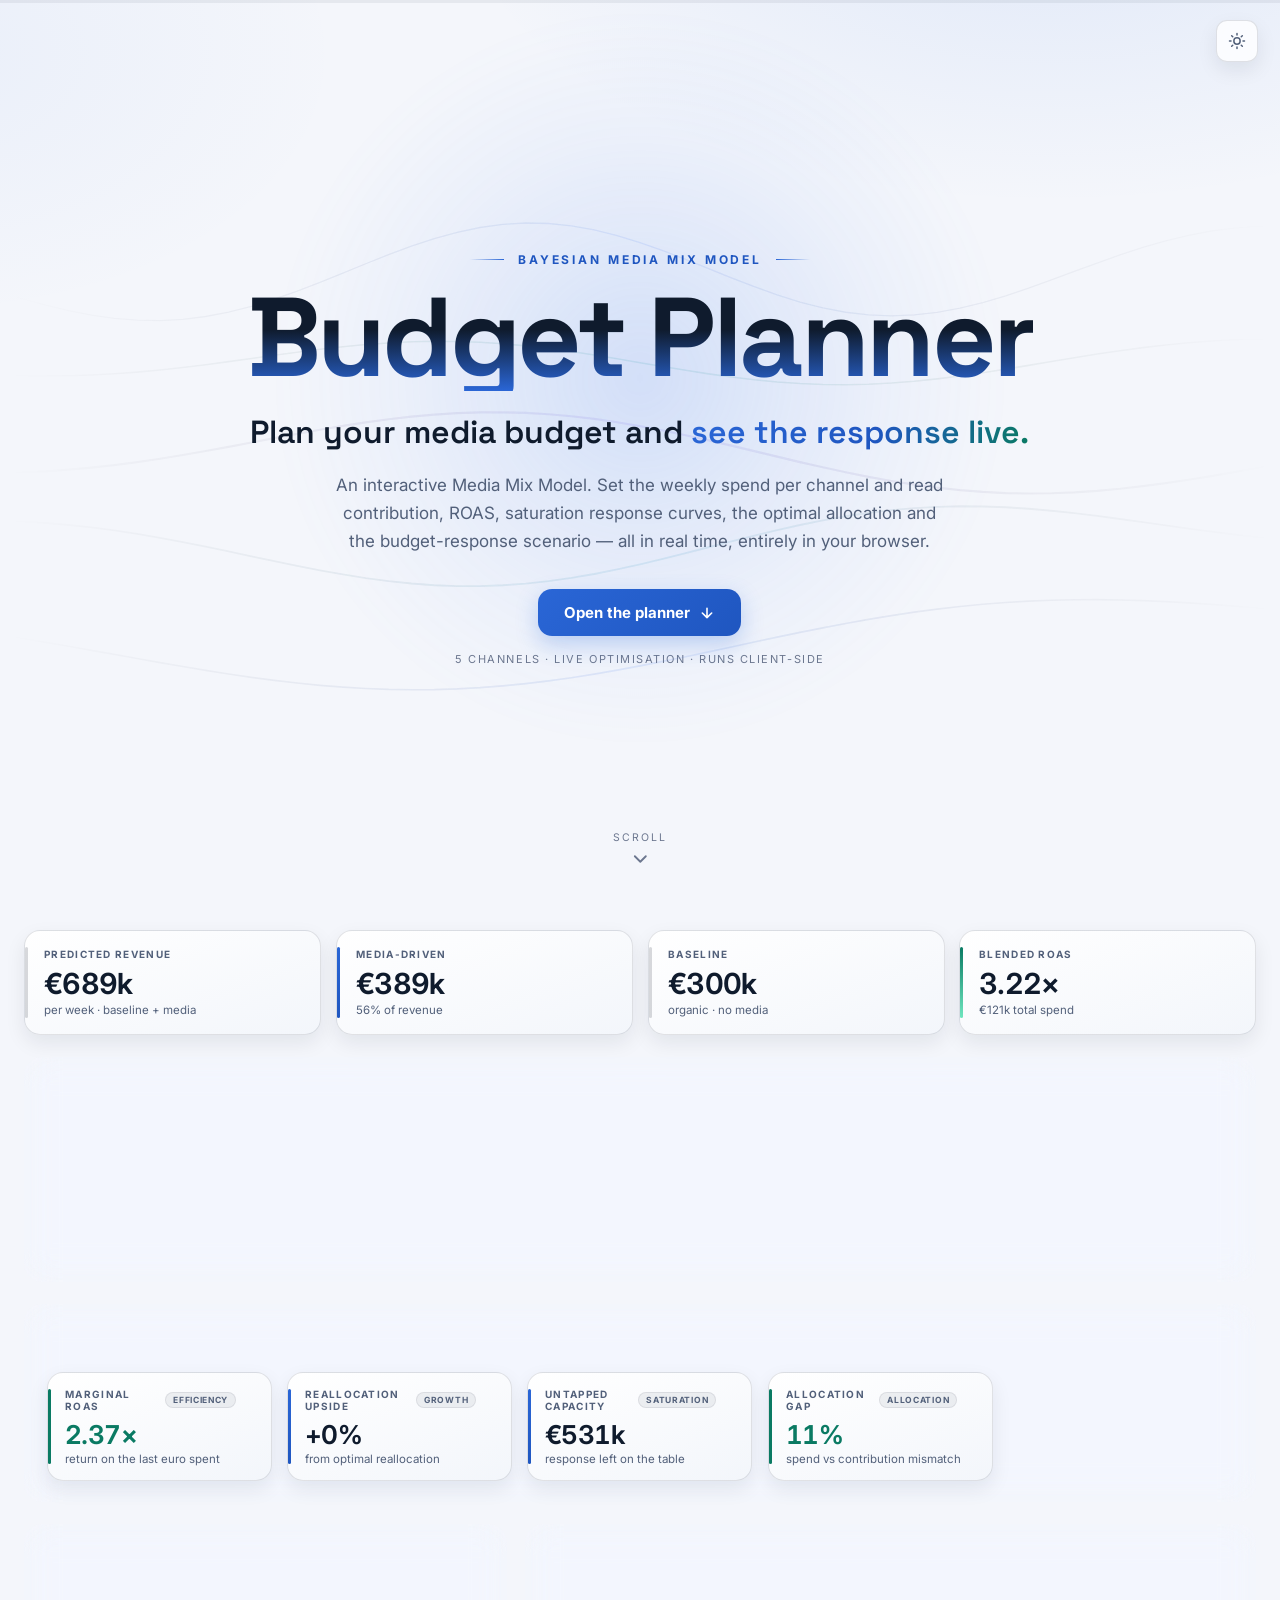
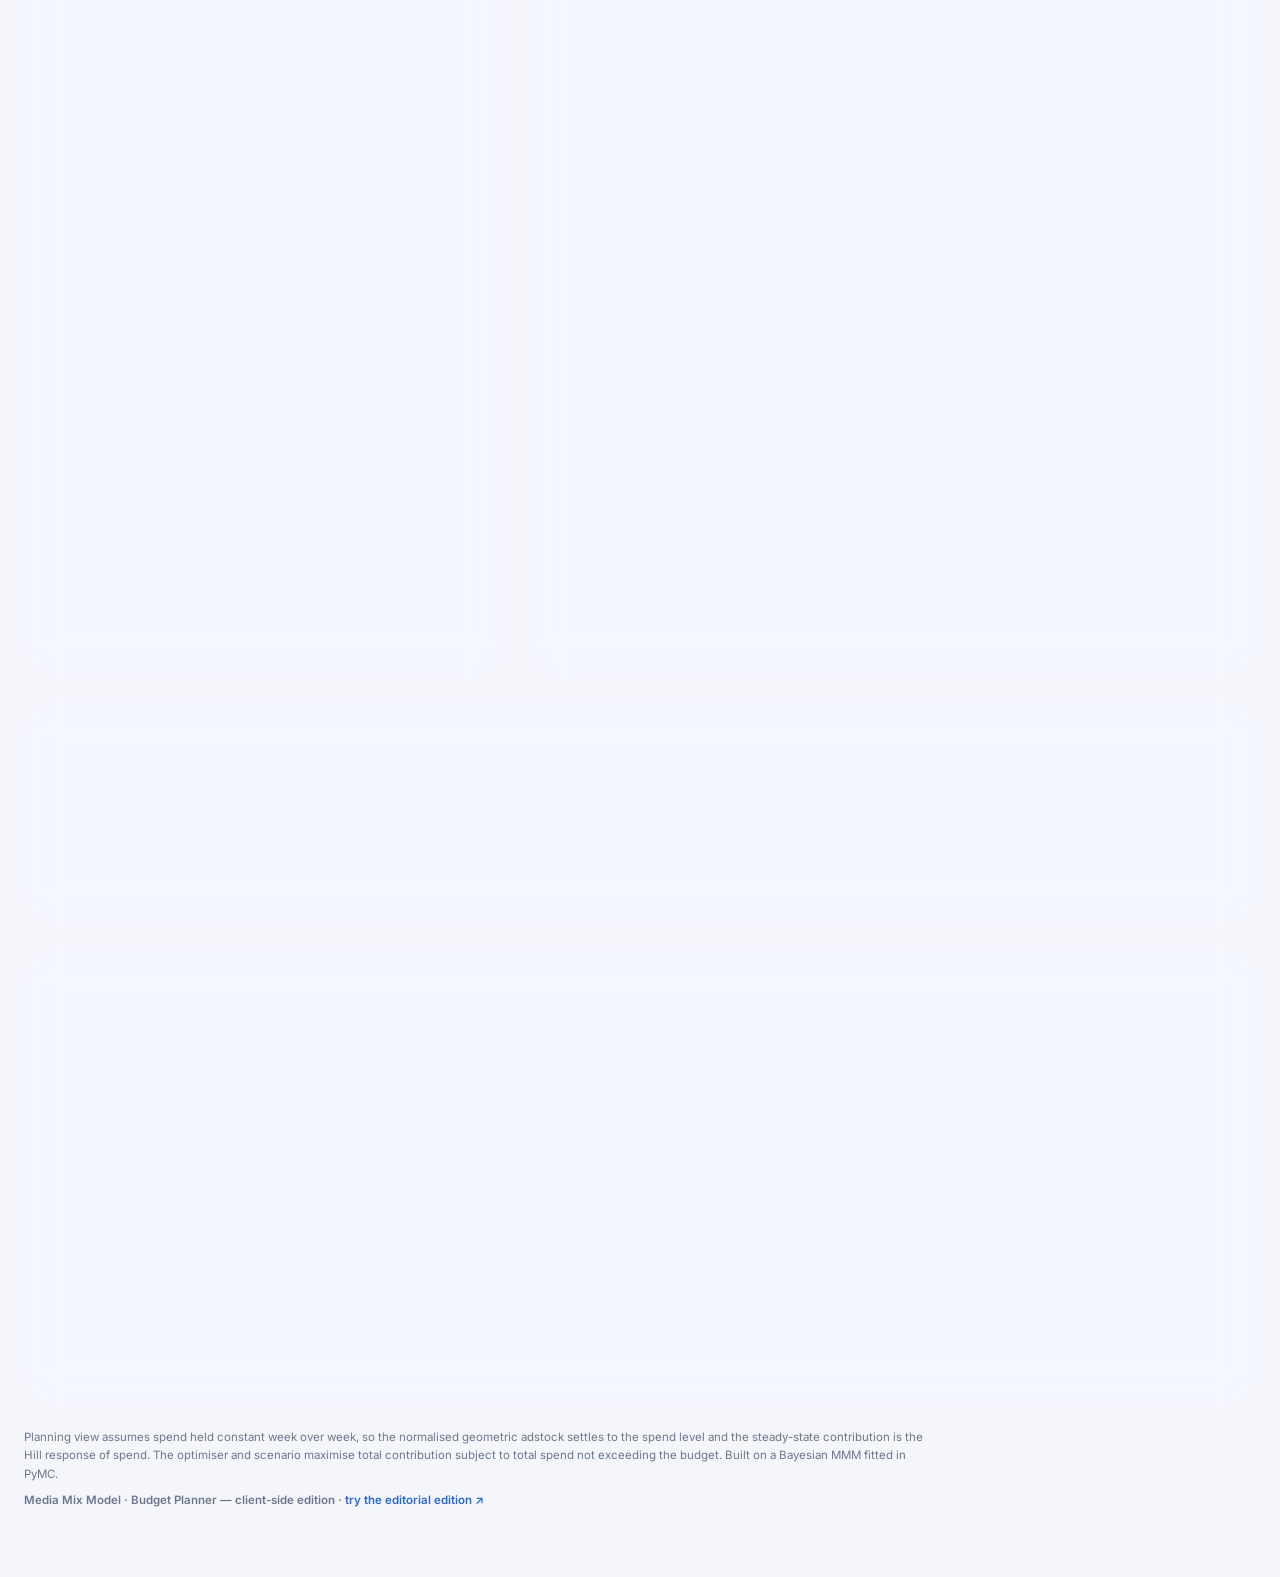
==== index.html @ 10882214 "Initial commit: MMM Budget Planner static site Client-side media mix model budget planner. Dashboard" ====
<!DOCTYPE html>
<html lang="en">
<head>
  <meta charset="UTF-8" />
  <meta name="viewport" content="width=device-width, initial-scale=1.0" />
  <title>MMM · Budget Planner</title>
  <meta name="description" content="Interactive Media Mix Model budget planner — saturation curves, optimal allocation and budget-response scenarios in real time." />
  <link rel="preconnect" href="https://fonts.googleapis.com" />
  <link rel="preconnect" href="https://fonts.gstatic.com" crossorigin />
  <link href="https://fonts.googleapis.com/css2?family=Inter:wght@300;400;500;600;700;800&family=Space+Grotesk:wght@500;600;700&display=swap" rel="stylesheet" />
  <link rel="stylesheet" href="assets/css/styles.css" />
  <script>
    /* set theme before first paint to avoid a flash */
    (function () {
      try {
        var t = localStorage.getItem("mmm-theme");
        if (t !== "light" && t !== "dark") {
          t = window.matchMedia && window.matchMedia("(prefers-color-scheme: light)").matches ? "light" : "dark";
        }
        document.documentElement.setAttribute("data-theme", t);
      } catch (e) { document.documentElement.setAttribute("data-theme", "dark"); }
    })();
  </script>
</head>
<body>
  <div class="bg-mesh" aria-hidden="true"></div>
  <div class="bg-grain" aria-hidden="true"></div>

  <!-- scroll progress -->
  <div class="scroll-progress" aria-hidden="true"><span id="scrollBar"></span></div>

  <!-- ===================== NAV ===================== -->
  <header class="nav" id="nav">
    <div class="nav-inner">
      <a class="brand" href="#top" data-scroll="#top">
        <span class="brand-mark">◆</span>
        <span class="brand-text">MMM<span class="brand-sub">Budget Planner</span></span>
      </a>
      <nav class="nav-links">
        <a href="#data" data-scroll="#data">Data</a>
        <a href="#plan" data-scroll="#plan">Plan</a>
        <a href="#analytics" data-scroll="#analytics">Analytics</a>
        <a href="#scenario" data-scroll="#scenario">Scenario</a>
        <a href="#params" data-scroll="#params">Parameters</a>
      </nav>
      <button class="theme-toggle" data-theme-toggle aria-label="Toggle light or dark theme" title="Toggle theme">
        <svg class="icon-moon" viewBox="0 0 24 24" fill="none" stroke="currentColor" stroke-width="2" stroke-linecap="round" stroke-linejoin="round" aria-hidden="true"><path d="M21 12.79A9 9 0 1 1 11.21 3 7 7 0 0 0 21 12.79z"/></svg>
        <svg class="icon-sun" viewBox="0 0 24 24" fill="none" stroke="currentColor" stroke-width="2" stroke-linecap="round" stroke-linejoin="round" aria-hidden="true"><circle cx="12" cy="12" r="4.2"/><path d="M12 2v2M12 20v2M4.9 4.9l1.4 1.4M17.7 17.7l1.4 1.4M2 12h2M20 12h2M4.9 19.1l1.4-1.4M17.7 6.3l1.4-1.4"/></svg>
      </button>
      <button class="btn ghost sm" id="resetBtn">Reset</button>
    </div>
  </header>

  <button class="theme-toggle floating" id="floatingTheme" data-theme-toggle aria-label="Toggle light or dark theme" title="Toggle theme">
    <svg class="icon-moon" viewBox="0 0 24 24" fill="none" stroke="currentColor" stroke-width="2" stroke-linecap="round" stroke-linejoin="round" aria-hidden="true"><path d="M21 12.79A9 9 0 1 1 11.21 3 7 7 0 0 0 21 12.79z"/></svg>
    <svg class="icon-sun" viewBox="0 0 24 24" fill="none" stroke="currentColor" stroke-width="2" stroke-linecap="round" stroke-linejoin="round" aria-hidden="true"><circle cx="12" cy="12" r="4.2"/><path d="M12 2v2M12 20v2M4.9 4.9l1.4 1.4M17.7 17.7l1.4 1.4M2 12h2M20 12h2M4.9 19.1l1.4-1.4M17.7 6.3l1.4-1.4"/></svg>
  </button>

  <!-- ===================== LANDING ===================== -->
  <section id="landing" class="landing">
    <canvas id="heroCanvas" class="hero-canvas" aria-hidden="true"></canvas>
    <div class="landing-orb" aria-hidden="true"></div>
    <div class="hero-spot" id="heroSpot" aria-hidden="true"></div>
    <div class="landing-inner">
      <div class="eyebrow"><span class="eyebrow-rule"></span>Bayesian Media Mix Model<span class="eyebrow-rule"></span></div>
      <h1 class="landing-title">Budget Planner</h1>
      <p class="landing-tagline">Plan your media budget and <span class="grad">see the response live.</span></p>
      <p class="landing-desc">
        An interactive Media Mix Model. Set the weekly spend per channel and read contribution,
        ROAS, saturation response curves, the optimal allocation and the budget-response scenario —
        all in real time, entirely in your browser.
      </p>
      <div class="landing-cta">
        <a class="btn primary lg magnetic" href="#top" data-scroll="#top">
          Open the planner
          <svg width="16" height="16" viewBox="0 0 24 24" fill="none" stroke="currentColor" stroke-width="2.4" stroke-linecap="round" stroke-linejoin="round" aria-hidden="true"><path d="M12 5v14M19 12l-7 7-7-7"/></svg>
        </a>
        <span class="landing-meta">5 channels · live optimisation · runs client-side</span>
      </div>
    </div>
    <a class="scroll-cue" href="#top" data-scroll="#top" aria-label="Scroll to the planner">
      <span>Scroll</span>
      <svg width="22" height="22" viewBox="0 0 24 24" fill="none" stroke="currentColor" stroke-width="2" stroke-linecap="round" stroke-linejoin="round" aria-hidden="true"><path d="M6 9l6 6 6-6"/></svg>
    </a>
  </section>

  <main id="top" class="wrap">

    <!-- ===================== KPIs ===================== -->
    <section class="kgrid reveal">
      <div class="kpi">
        <div class="klabel">Predicted revenue</div>
        <div class="kval" id="kpiRevenue">€0k</div>
        <div class="ksub">per week · baseline + media</div>
      </div>
      <div class="kpi accent">
        <div class="klabel">Media-driven</div>
        <div class="kval" id="kpiMedia">€0k</div>
        <div class="ksub" id="kpiMediaSub">— of revenue</div>
      </div>
      <div class="kpi">
        <div class="klabel">Baseline</div>
        <div class="kval" id="kpiBaseline">€0k</div>
        <div class="ksub">organic · no media</div>
      </div>
      <div class="kpi green">
        <div class="klabel">Blended ROAS</div>
        <div class="kval" id="kpiRoas">0.00×</div>
        <div class="ksub" id="kpiRoasSub">— total spend</div>
      </div>
    </section>

    <!-- ===================== DATA IMPORT ===================== -->
    <section id="data" class="panel reveal">
      <div class="panel-head"><h2>Import expenditure data</h2><span class="hint">drag a CSV in to analyse &amp; calibrate</span></div>
      <div id="dropzone" class="dropzone" tabindex="0" role="button" aria-label="Drop a CSV file or click to browse">
        <div class="dz-inner">
          <svg class="dz-icon" width="34" height="34" viewBox="0 0 24 24" fill="none" stroke="currentColor" stroke-width="1.6" stroke-linecap="round" stroke-linejoin="round" aria-hidden="true"><path d="M21 15v4a2 2 0 0 1-2 2H5a2 2 0 0 1-2-2v-4"/><path d="M12 3v13"/><path d="m7 8 5-5 5 5"/></svg>
          <div class="dz-title">Drop a CSV file here</div>
          <div class="dz-sub">or <button type="button" class="dz-browse">browse</button> — spend by channel, a snapshot, or transactions</div>
        </div>
        <input type="file" id="csvFile" accept=".csv,text/csv" hidden />
      </div>
      <div id="csvResult" hidden></div>
    </section>

    <!-- ===================== ANALYTICS ===================== -->
    <section id="analytics" class="panel reveal">
      <div class="panel-head">
        <h2>Custom analytics</h2>
        <button class="btn ghost sm" id="libToggle">＋ Add metrics</button>
      </div>

      <div id="customKpis" class="kgrid custom-grid"></div>
      <div id="customEmpty" class="empty-hint" hidden>
        No custom metrics pinned yet. Open the library to add marketing KPIs to your dashboard.
      </div>

      <div id="kpiLibrary" class="lib" hidden>
        <div class="lib-head">
          <span class="lib-title">KPI library</span>
          <input type="search" id="libSearch" class="lib-search" placeholder="Search metrics…" />
        </div>
        <div id="libGrid" class="lib-grid"></div>

        <!-- formula builder -->
        <div class="builder">
          <div class="builder-title">＋ Build your own metric</div>
          <div class="builder-grid">
            <input id="mName" class="b-in" placeholder="Metric name — e.g. Profit per channel" />
            <input id="mFormula" class="b-in mono" placeholder="Formula — e.g. media / totSpend" spellcheck="false" />
            <select id="mUnit" class="b-in">
              <option value="">Number</option>
              <option value="€k">€k</option>
              <option value="%">%</option>
              <option value="×">×</option>
            </select>
            <input id="mDec" class="b-in" type="number" min="0" max="4" placeholder="dec" />
            <button id="mAdd" class="btn primary sm">Add</button>
          </div>
          <div class="builder-foot">
            <span id="mPreview" class="builder-preview"></span>
            <button id="mHelp" class="builder-help" type="button">Available variables ▾</button>
          </div>
          <div id="mVars" class="builder-vars" hidden></div>
        </div>
      </div>
    </section>

    <!-- ===================== PLAN ===================== -->
    <section id="plan" class="grid-2 reveal">
      <!-- controls -->
      <div class="panel controls">
        <div class="panel-head"><h2>Controls</h2><span class="hint">drag a slider or a curve point</span></div>

        <label class="field-label" for="baseline">Baseline revenue · €k/week</label>
        <input class="num" type="number" id="baseline" min="0" max="5000" step="10" />

        <div class="sect">Weekly spend per channel</div>
        <div id="sliders"></div>

        <div class="sect">Optimise a budget</div>
        <label class="field-label" for="optBudget">Total weekly budget · €k</label>
        <input class="num" type="number" id="optBudget" min="0" max="2000" step="5" />
        <button class="btn primary block" id="optBtn">Optimise allocation →</button>
        <div class="optbox" id="optResult"></div>
      </div>

      <!-- curves + table -->
      <div class="panel">
        <div class="panel-head"><h2>Saturation response curves</h2><span class="hint">current operating point marked</span></div>
        <div id="curves" class="curves-grid"></div>

        <div class="sect">Contribution &amp; efficiency</div>
        <div class="table-scroll">
          <table class="ctable" id="contribTable"></table>
        </div>
      </div>
    </section>

    <!-- ===================== SCENARIO ===================== -->
    <section id="scenario" class="panel reveal">
      <div class="panel-head"><h2>Scenario · response to total budget</h2><span class="hint">optimally reallocated at each budget</span></div>
      <div class="charts-stack">
        <details class="chart-card">
          <summary>
            <span class="chart-title">Optimal incremental revenue</span>
            <span class="chart-sum" id="revSum">—</span>
            <svg class="chev" width="14" height="14" viewBox="0 0 24 24" fill="none" stroke="currentColor" stroke-width="2" stroke-linecap="round" stroke-linejoin="round" aria-hidden="true"><path d="M6 9l6 6 6-6"/></svg>
          </summary>
          <div class="chart-host"><svg id="revChart" class="big-svg"></svg><div class="tip" id="revTip"></div></div>
        </details>
        <details class="chart-card">
          <summary>
            <span class="chart-title">Marginal € per € · diminishing returns</span>
            <span class="chart-sum" id="margSum">—</span>
            <svg class="chev" width="14" height="14" viewBox="0 0 24 24" fill="none" stroke="currentColor" stroke-width="2" stroke-linecap="round" stroke-linejoin="round" aria-hidden="true"><path d="M6 9l6 6 6-6"/></svg>
          </summary>
          <div class="chart-host"><svg id="margChart" class="big-svg"></svg><div class="tip" id="margTip"></div></div>
        </details>
      </div>
      <p class="caption" id="scenarioCaption"></p>
    </section>

    <!-- ===================== PARAMETERS ===================== -->
    <section id="params" class="panel reveal">
      <div class="panel-head"><h2>Model parameters</h2><span class="hint">β ceiling · γ half-saturation · α shape · θ carryover</span></div>
      <div class="param-table">
        <div class="param-row param-row-head">
          <div class="param-name">Channel</div>
          <div class="param-field"><label>β</label></div>
          <div class="param-field"><label>γ</label></div>
          <div class="param-field"><label>α</label></div>
          <div class="param-field"><label>θ</label></div>
        </div>
        <div id="paramRows"></div>
      </div>

      <div class="io-row">
        <button class="btn ghost" id="uploadBtn">Upload params.json</button>
        <button class="btn ghost" id="exportBtn">Download params.json</button>
        <input type="file" id="fileInput" accept="application/json,.json" hidden />
      </div>
      <details class="io-paste">
        <summary>Paste params.json</summary>
        <textarea id="jsonInput" rows="5" placeholder='[{"key":"tv","name":"TV","beta":320,"gamma":60,"alpha":1.5,"theta":0.65,"spend":50}]'></textarea>
        <div class="io-row">
          <button class="btn primary sm" id="applyJsonBtn">Apply</button>
          <span class="err" id="jsonError"></span>
        </div>
      </details>
    </section>

    <footer class="foot reveal">
      <p>Planning view assumes spend held constant week over week, so the normalised geometric
      adstock settles to the spend level and the steady-state contribution is the Hill response of
      spend. The optimiser and scenario maximise total contribution subject to total spend not
      exceeding the budget. Built on a Bayesian MMM fitted in PyMC.</p>
      <p class="foot-credit">Media Mix Model · Budget Planner — client-side edition · <a href="alt.html" style="color:var(--accent)">try the editorial edition ↗</a></p>
    </footer>
  </main>

  <div id="dragOverlay" class="drag-overlay" aria-hidden="true">
    <div class="drag-overlay-inner">
      <svg width="40" height="40" viewBox="0 0 24 24" fill="none" stroke="currentColor" stroke-width="1.6" stroke-linecap="round" stroke-linejoin="round" aria-hidden="true"><path d="M21 15v4a2 2 0 0 1-2 2H5a2 2 0 0 1-2-2v-4"/><path d="M12 3v13"/><path d="m7 8 5-5 5 5"/></svg>
      <span>Drop CSV to import</span>
    </div>
  </div>

  <script src="assets/js/model.js"></script>
  <script src="assets/js/kpis.js"></script>
  <script src="assets/js/charts.js"></script>
  <script src="assets/js/app.js"></script>
  <script src="assets/js/csv.js"></script>
  <script src="assets/js/pro.js"></script>
  <script src="assets/js/luxe.js"></script>
</body>
</html>
---- assets/css/styles.css ----
/* =========================================================================
 * MMM Budget Planner — design system
 * ========================================================================= */
/* ---- theme tokens : DARK (default) ---------------------------------- */
:root {
  color-scheme: dark;
  --bg: #0a0e16;
  --bg-elev: #0f1420;
  --surface: #141a26;
  --surface2: #0e131d;
  --panel-1: rgba(22, 28, 40, 0.66);
  --panel-2: rgba(14, 19, 28, 0.5);

  --border: rgba(255, 255, 255, 0.09);
  --border-soft: var(--hover);
  --border-strong: var(--glare);
  --fill-1: var(--fill-1);
  --fill-2: var(--fill-2);
  --hover: var(--hover);
  --track: rgba(255, 255, 255, 0.10);
  --hairline: rgba(255, 255, 255, 0.12);
  --grid: rgba(255, 255, 255, 0.07);
  --glare: var(--glare);

  --text: #e9eef8;
  --muted: #94a1b8;
  --muted2: #6b7794;
  --accent: #4b83f0;
  --accent2: #7aa4f5;
  --accent-contrast: #ffffff;
  --pos: #2fbba0;
  --neg: #e0728a;
  --warn: #e0a44e;

  --nav-bg: rgba(10, 14, 22, 0.72);
  --tip-bg: rgba(14, 19, 28, 0.97);
  --thumb: #ffffff;
  --mesh:
    radial-gradient(1000px 520px at 82% -12%, rgba(75, 131, 240, 0.16), transparent 60%),
    radial-gradient(760px 480px at -6% 6%, rgba(75, 131, 240, 0.06), transparent 55%);
  --shadow: 0 24px 60px rgba(0, 0, 0, 0.45);
  --shadow-sm: 0 12px 30px rgba(0, 0, 0, 0.32);
  --grain-opacity: 0.025;

  --radius: 18px;
  --font-num: "Inter", system-ui, -apple-system, sans-serif;
  --ease: cubic-bezier(0.2, 0.7, 0.2, 1);
  --lux: cubic-bezier(0.16, 1, 0.3, 1);
}

/* ---- theme tokens : LIGHT ------------------------------------------- */
[data-theme="light"] {
  color-scheme: light;
  --bg: #f4f6fb;
  --bg-elev: #ffffff;
  --surface: #ffffff;
  --surface2: #f3f6fb;
  --panel-1: rgba(255, 255, 255, 0.92);
  --panel-2: rgba(247, 250, 253, 0.86);

  --border: rgba(15, 23, 42, 0.12);
  --border-soft: rgba(15, 23, 42, 0.08);
  --border-strong: rgba(15, 23, 42, 0.22);
  --fill-1: rgba(15, 23, 42, 0.035);
  --fill-2: rgba(15, 23, 42, 0.06);
  --hover: rgba(15, 23, 42, 0.05);
  --track: rgba(15, 23, 42, 0.12);
  --hairline: rgba(15, 23, 42, 0.16);
  --grid: rgba(15, 23, 42, 0.09);
  --glare: rgba(15, 23, 42, 0.07);

  --text: #0f1b2d;
  --muted: #52607a;
  --muted2: #6c778f;
  --accent: #2a66d6;
  --accent2: #1f56c0;
  --accent-contrast: #ffffff;
  --pos: #0a7a63;
  --neg: #c02b45;
  --warn: #a86a12;

  --nav-bg: rgba(255, 255, 255, 0.8);
  --tip-bg: rgba(255, 255, 255, 0.98);
  --thumb: #ffffff;
  --mesh:
    radial-gradient(1000px 520px at 82% -12%, rgba(47, 111, 224, 0.10), transparent 60%),
    radial-gradient(760px 480px at -6% 6%, rgba(47, 111, 224, 0.05), transparent 55%);
  --shadow: 0 18px 44px rgba(15, 23, 42, 0.12);
  --shadow-sm: 0 8px 20px rgba(15, 23, 42, 0.08);
  --grain-opacity: 0;
}

* { box-sizing: border-box; }
html { scroll-behavior: smooth; }
body {
  margin: 0;
  font-family: "Inter", -apple-system, BlinkMacSystemFont, sans-serif;
  color: var(--text);
  background: var(--bg);
  -webkit-font-smoothing: antialiased;
  text-rendering: optimizeLegibility;
  overflow-x: hidden;
  transition: background-color 0.35s var(--ease), color 0.35s var(--ease);
}
h1, h2, h3 { font-family: "Space Grotesk", "Inter", sans-serif; letter-spacing: -0.02em; }
a { color: inherit; text-decoration: none; }

/* ---- animated background -------------------------------------------- */
.bg-mesh {
  position: fixed; inset: 0; z-index: -2; pointer-events: none;
  background: var(--mesh), var(--bg);
  animation: meshfloat 22s ease-in-out infinite alternate;
}
@keyframes meshfloat {
  0% { background-position: 0 0, 0 0, 0 0, 0 0; }
  100% { background-position: 40px -30px, -30px 20px, 20px 30px, 0 0; }
}
.bg-grain {
  position: fixed; inset: 0; z-index: -1; pointer-events: none; opacity: var(--grain-opacity);
  background-image: url("data:image/svg+xml,%3Csvg xmlns='http://www.w3.org/2000/svg' width='160' height='160'%3E%3Cfilter id='n'%3E%3CfeTurbulence type='fractalNoise' baseFrequency='0.9' numOctaves='2'/%3E%3C/filter%3E%3Crect width='100%25' height='100%25' filter='url(%23n)'/%3E%3C/svg%3E");
}

/* ---- scroll progress ------------------------------------------------ */
.scroll-progress {
  position: fixed; top: 0; left: 0; right: 0; height: 3px; z-index: 60; pointer-events: none;
  background: var(--fill-2);
}
.scroll-progress span {
  display: block; height: 100%; width: 0;
  background: linear-gradient(90deg, var(--accent), var(--pos));
  box-shadow: 0 0 12px rgba(108, 140, 255, 0.6);
}

/* ---- nav ------------------------------------------------------------ */
.nav {
  position: fixed; top: 0; left: 0; right: 0; z-index: 50;
  backdrop-filter: blur(16px) saturate(140%);
  background: var(--nav-bg);
  border-bottom: 1px solid var(--border-soft);
  transform: translateY(-100%); opacity: 0;
  transition: transform 0.4s var(--ease), opacity 0.4s var(--ease);
}
.nav.show { transform: translateY(0); opacity: 1; }
.nav-inner {
  max-width: 1280px; margin: 0 auto; padding: 12px 24px;
  display: flex; align-items: center; gap: 18px;
}
.brand { display: flex; align-items: center; gap: 11px; font-weight: 700; }
.brand-mark {
  display: grid; place-items: center; width: 32px; height: 32px; border-radius: 10px;
  background: linear-gradient(135deg, var(--accent), var(--accent2)); color: var(--accent-contrast); font-size: 15px;
  box-shadow: 0 6px 16px rgba(47, 111, 224, 0.35);
}
.brand-text { display: flex; flex-direction: column; line-height: 1; font-family: "Space Grotesk"; }
.brand-sub { font-size: 10px; font-weight: 500; color: var(--muted); letter-spacing: 0.12em; text-transform: uppercase; margin-top: 3px; }
.nav-links { margin-left: auto; display: flex; gap: 6px; }
.nav-links a {
  font-size: 13px; color: var(--muted); padding: 7px 13px; border-radius: 9px; transition: all 0.2s var(--ease);
}
.nav-links a:hover { color: var(--text); background: var(--hover); }

/* ---- theme toggle --------------------------------------------------- */
.theme-toggle {
  display: grid; place-items: center; width: 38px; height: 38px; flex: 0 0 auto;
  border-radius: 11px; border: 1px solid var(--border); background: var(--fill-1);
  color: var(--muted); cursor: pointer; transition: color 0.2s var(--ease), border-color 0.2s var(--ease), background 0.2s var(--ease), opacity 0.3s var(--ease);
}
.theme-toggle:hover { color: var(--text); border-color: var(--accent); }
.theme-toggle svg { width: 18px; height: 18px; display: block; }
.theme-toggle .icon-sun { display: none; }
[data-theme="light"] .theme-toggle .icon-sun { display: block; }
[data-theme="light"] .theme-toggle .icon-moon { display: none; }
.theme-toggle.floating {
  position: fixed; top: 20px; right: 22px; z-index: 70; width: 42px; height: 42px;
  background: var(--nav-bg); backdrop-filter: blur(12px) saturate(140%); box-shadow: var(--shadow-sm);
}
.theme-toggle.floating.hide { opacity: 0; pointer-events: none; }

/* ---- layout --------------------------------------------------------- */
.wrap { max-width: 1280px; margin: 0 auto; padding: 30px 24px 60px; }
.wrap > section { margin-bottom: 22px; }
html { scroll-padding-top: 76px; }
#top, .wrap > section[id] { scroll-margin-top: 76px; }

/* visible keyboard focus everywhere (accessibility) */
:focus-visible { outline: 2px solid var(--accent); outline-offset: 3px; border-radius: 6px; }
a, button, input, select, textarea { outline: none; }

.panel {
  position: relative; border: 1px solid var(--border); border-radius: var(--radius);
  background: linear-gradient(165deg, var(--panel-1), var(--panel-2));
  backdrop-filter: blur(10px); padding: 20px 22px; box-shadow: var(--shadow);
}
.panel-head { display: flex; align-items: baseline; justify-content: space-between; gap: 12px; margin-bottom: 14px; }
.panel-head h2 { font-size: 16px; margin: 0; }
.hint { font-size: 11px; color: var(--muted2); }
.sect {
  font-size: 10.5px; letter-spacing: 0.15em; text-transform: uppercase;
  color: var(--muted); font-weight: 700; margin: 20px 0 11px;
}

.grid-2 { display: grid; grid-template-columns: 0.86fr 1.3fr; gap: 18px; }
.grid-2.charts { grid-template-columns: 1fr 1fr; }

/* ---- landing (full-viewport hero) ----------------------------------- */
.eyebrow { font-size: 12px; letter-spacing: 0.24em; text-transform: uppercase; color: var(--accent2); font-weight: 700; }
.grad {
  background: linear-gradient(100deg, var(--accent), var(--accent2) 55%, var(--pos));
  -webkit-background-clip: text; background-clip: text; -webkit-text-fill-color: transparent;
}
.landing {
  position: relative; overflow: hidden;
  min-height: 100vh; min-height: 100dvh;
  display: flex; flex-direction: column; align-items: center; justify-content: center;
  text-align: center; padding: 90px 24px 80px;
}
.landing-inner { position: relative; z-index: 2; max-width: 820px; }
/* on-load entrance — CSS-driven so the hero is never stuck hidden */
.landing-inner > * { animation: landIn 0.85s var(--ease) both; }
.landing-inner > *:nth-child(1) { animation-delay: 0.05s; }
.landing-inner > *:nth-child(2) { animation-delay: 0.15s; }
.landing-inner > *:nth-child(3) { animation-delay: 0.25s; }
.landing-inner > *:nth-child(4) { animation-delay: 0.35s; }
.landing-inner > *:nth-child(5) { animation-delay: 0.45s; }
@keyframes landIn { from { opacity: 0; transform: translateY(26px); } to { opacity: 1; transform: none; } }
.landing-title {
  font-size: clamp(52px, 9vw, 112px); font-weight: 700; line-height: 0.95; letter-spacing: -0.032em;
  margin: 18px 0 0; color: var(--text); text-wrap: balance;
  background: linear-gradient(180deg, var(--text) 42%, var(--accent));
  -webkit-background-clip: text; background-clip: text; -webkit-text-fill-color: transparent;
}
.landing-tagline { font-size: clamp(20px, 3.2vw, 32px); font-weight: 600; line-height: 1.2; margin: 22px 0 0; color: var(--text); font-family: "Space Grotesk"; }
.landing-desc { color: var(--muted); font-size: clamp(15px, 1.7vw, 17px); line-height: 1.65; max-width: 620px; margin: 20px auto 0; }
.landing-cta { display: flex; flex-direction: column; align-items: center; gap: 16px; margin-top: 34px; }
.landing-meta { font-size: 12.5px; color: var(--muted2); letter-spacing: 0.02em; }
.landing-orb {
  position: absolute; left: 50%; top: 42%; transform: translate(-50%, -50%);
  width: min(760px, 92vw); height: min(760px, 92vw); z-index: 1; border-radius: 50%; pointer-events: none;
  background: radial-gradient(circle, rgba(75, 131, 240, 0.20), rgba(75, 131, 240, 0.05) 44%, transparent 68%);
  filter: blur(12px); animation: orb 11s ease-in-out infinite alternate;
}
@keyframes orb { 0% { transform: translate(-50%, -50%) scale(1); } 100% { transform: translate(-48%, -53%) scale(1.08); } }
.scroll-cue {
  position: absolute; bottom: 30px; left: 50%; transform: translateX(-50%); z-index: 2;
  display: flex; flex-direction: column; align-items: center; gap: 4px;
  font-size: 10.5px; letter-spacing: 0.18em; text-transform: uppercase; color: var(--muted2);
  transition: color 0.2s var(--ease);
}
.scroll-cue:hover { color: var(--text); }
.scroll-cue svg { animation: bob 1.8s ease-in-out infinite; }
@keyframes bob { 0%, 100% { transform: translateY(0); } 50% { transform: translateY(5px); } }
.badge {
  display: inline-block; padding: 5px 13px; border-radius: 30px; font-size: 11.5px; font-weight: 600;
  background: var(--fill-2); color: var(--accent); border: 1px solid var(--border);
}
.badge.ghost { background: var(--fill-2); color: var(--muted); border-color: var(--border); }

/* ===================== LUXE LAYER ===================== */
/* hero canvas + cursor spotlight */
.hero-canvas { position: absolute; inset: 0; z-index: 1; pointer-events: none; opacity: 0.9; transition: opacity 0.4s var(--ease); }
[data-theme="light"] .hero-canvas { opacity: 0.55; }
.hero-spot {
  position: absolute; top: 0; left: 0; width: 540px; height: 540px; z-index: 1; pointer-events: none;
  margin: -270px 0 0 -270px; border-radius: 50%; opacity: 0; transition: opacity 0.5s var(--lux);
  background: radial-gradient(circle, rgba(75, 131, 240, 0.14), rgba(75, 131, 240, 0.05) 42%, transparent 66%);
}

/* eyebrow with hairline rules */
.eyebrow { display: inline-flex; align-items: center; gap: 14px; color: var(--accent2); }
.eyebrow-rule { display: inline-block; width: 34px; height: 1px; background: linear-gradient(90deg, transparent, var(--accent)); }
.eyebrow-rule:last-child { background: linear-gradient(90deg, var(--accent), transparent); }
.landing-meta { letter-spacing: 0.14em; text-transform: uppercase; font-size: 11px; }

/* primary action — professional accent */
.btn.primary {
  background: linear-gradient(135deg, var(--accent), var(--accent2)); color: var(--accent-contrast); border: 0; font-weight: 700;
  box-shadow: 0 10px 26px rgba(47, 111, 224, 0.3); position: relative; overflow: hidden;
}
.btn.primary:hover { box-shadow: 0 14px 34px rgba(47, 111, 224, 0.45); }
.btn.primary::after {
  content: ""; position: absolute; top: 0; left: -120%; width: 60%; height: 100%; transform: skewX(-20deg);
  background: linear-gradient(90deg, transparent, rgba(255, 255, 255, 0.28), transparent);
}
.btn.primary:hover::after { animation: sheen 0.9s var(--ease); }
@keyframes sheen { from { left: -120%; } to { left: 140%; } }
.btn.lg.magnetic { transition: transform 0.45s var(--lux), box-shadow 0.3s var(--ease); }

/* nav underline accent */
.nav-links a { position: relative; }
.nav-links a::after {
  content: ""; position: absolute; left: 13px; right: 13px; bottom: 4px; height: 1.5px; border-radius: 2px;
  background: var(--accent); transform: scaleX(0); transform-origin: left; transition: transform 0.3s var(--lux);
}
.nav-links a:hover { background: transparent; color: var(--text); }
.nav-links a:hover::after { transform: scaleX(1); }

.panel { backdrop-filter: blur(16px) saturate(150%); }
/* 3D tilt + glare on KPI cards (driven by luxe.js) */
.kpi { transform-style: preserve-3d; will-change: transform; }
.kpi .klabel, .kpi .kval, .kpi .ksub { position: relative; z-index: 1; }
.kpi::after {
  content: ""; position: absolute; inset: 0; border-radius: inherit; opacity: 0; pointer-events: none; z-index: 0;
  background: radial-gradient(circle at var(--gx, 50%) var(--gy, 50%), var(--glare), transparent 46%);
  transition: opacity 0.3s var(--ease);
}
.kpi.tilting {
  transition: transform 0.08s linear;
  transform: perspective(960px) rotateX(var(--rx, 0)) rotateY(var(--ry, 0)) scale(1.012);
}
.kpi.tilting::after { opacity: 1; }

/* ---- KPI cards ------------------------------------------------------ */
.kgrid { display: grid; grid-template-columns: repeat(4, 1fr); gap: 15px; }
.kpi {
  position: relative; overflow: hidden; border: 1px solid var(--border); border-radius: 16px; padding: 17px 19px;
  background: linear-gradient(160deg, var(--surface), var(--surface2));
  box-shadow: var(--shadow-sm); transition: transform 0.3s var(--ease), border-color 0.3s var(--ease);
}
.kpi:hover { transform: translateY(-3px); border-color: var(--glare); }
.kpi::before { content: ""; position: absolute; left: 0; top: 16px; bottom: 16px; width: 3px; border-radius: 4px; background: var(--hairline); }
.kpi.accent::before { background: linear-gradient(180deg, var(--accent), var(--accent2)); }
.kpi.green::before { background: linear-gradient(180deg, var(--pos), #6fe6bf); }
.klabel { font-size: 10px; letter-spacing: 0.13em; text-transform: uppercase; color: var(--muted); font-weight: 700; }
.kval { font-size: 29px; font-weight: 650; letter-spacing: -0.022em; margin-top: 6px; font-variant-numeric: tabular-nums; font-family: var(--font-num); }
.ksub { font-size: 11.5px; color: var(--muted); margin-top: 2px; }

/* ---- custom analytics / KPI library --------------------------------- */
.custom-grid { grid-template-columns: repeat(auto-fill, minmax(190px, 1fr)); margin-top: 2px; }
.kpi.custom { padding: 15px 17px 14px; }
.kpi.custom .klabel { display: flex; align-items: center; gap: 8px; padding-right: 18px; }
.kpi-cat {
  font-size: 8.5px; letter-spacing: 0.08em; padding: 2px 7px; border-radius: 20px;
  background: var(--fill-2); color: var(--muted); border: 1px solid var(--border-soft);
}
.kpi.custom .kval { font-size: 26px; margin-top: 7px; }
.kpi--pos::before { background: linear-gradient(180deg, var(--pos), var(--pos)); }
.kpi--pos .kval { color: var(--pos); }
.kpi--neg::before { background: linear-gradient(180deg, var(--neg), var(--neg)); }
.kpi--neg .kval { color: var(--neg); }
.kpi--warn::before { background: linear-gradient(180deg, var(--warn), var(--warn)); }
.kpi--warn .kval { color: var(--warn); }
.kpi--neutral::before { background: linear-gradient(180deg, var(--accent), var(--accent2)); }
.kpi-x {
  position: absolute; top: 9px; right: 9px; width: 22px; height: 22px; border-radius: 7px;
  border: 0; background: var(--fill-2); color: var(--muted); font-size: 15px; line-height: 1;
  cursor: pointer; opacity: 0; transition: all 0.18s var(--ease);
}
.kpi.custom:hover .kpi-x { opacity: 1; }
.kpi-x:hover { background: rgba(255, 141, 141, 0.18); color: var(--neg); }
.empty-hint {
  padding: 22px; text-align: center; color: var(--muted2); font-size: 13px;
  border: 1px dashed var(--border); border-radius: 14px; background: var(--fill-1);
}
#libToggle.active { border-color: var(--accent); color: var(--text); }

.lib { margin-top: 16px; border: 1px solid var(--border); border-radius: 16px; background: var(--fill-1); padding: 16px; animation: libin 0.32s var(--ease); }
@keyframes libin { from { opacity: 0; transform: translateY(-8px); } to { opacity: 1; transform: none; } }
.lib-head { display: flex; align-items: center; justify-content: space-between; gap: 14px; margin-bottom: 14px; }
.lib-title { font-size: 11px; letter-spacing: 0.14em; text-transform: uppercase; color: var(--muted); font-weight: 700; }
.lib-search {
  width: 240px; max-width: 50%; padding: 8px 12px; border-radius: 10px; border: 1px solid var(--border);
  background: var(--fill-1); color: var(--text); font: inherit; font-size: 13px;
}
.lib-search:focus { outline: none; border-color: var(--accent); }
.lib-grid { display: grid; grid-template-columns: repeat(auto-fill, minmax(280px, 1fr)); gap: 10px; }
.lib-cat {
  grid-column: 1 / -1; font-size: 10px; letter-spacing: 0.14em; text-transform: uppercase;
  color: var(--accent2); font-weight: 700; margin: 8px 2px 2px;
}
.lib-item {
  display: flex; align-items: flex-start; gap: 12px; padding: 12px 13px; border-radius: 12px;
  border: 1px solid var(--border-soft); background: var(--fill-1); transition: border-color 0.2s, background 0.2s;
}
.lib-item:hover { border-color: var(--border); background: var(--fill-2); }
.lib-item.added { border-color: rgba(52, 214, 160, 0.35); background: rgba(52, 214, 160, 0.05); }
.lib-item-main { flex: 1; min-width: 0; }
.lib-item-name { font-size: 13px; font-weight: 600; display: flex; align-items: center; gap: 8px; }
.lib-tag { font-size: 8.5px; letter-spacing: 0.06em; text-transform: uppercase; color: var(--accent2); background: rgba(108, 140, 255, 0.14); border: 1px solid rgba(108, 140, 255, 0.25); padding: 1px 6px; border-radius: 20px; font-weight: 700; }
.lib-item-desc { font-size: 11.5px; color: var(--muted); line-height: 1.45; margin-top: 4px; }
.lib-add {
  flex: 0 0 auto; align-self: center; font: inherit; font-size: 12px; font-weight: 600; white-space: nowrap;
  padding: 7px 12px; border-radius: 9px; border: 1px solid var(--border); background: var(--fill-2);
  color: var(--text); cursor: pointer; transition: all 0.18s var(--ease);
}
.lib-add:hover { border-color: var(--accent); }
.lib-item.added .lib-add { background: rgba(47, 187, 160, 0.16); border-color: rgba(47, 187, 160, 0.45); color: var(--pos); }
.lib-tag.user { color: var(--warn); background: var(--fill-2); border-color: var(--border-soft); }
.lib-formula {
  display: inline-block; font-family: ui-monospace, "SF Mono", Menlo, monospace; font-size: 11px;
  color: var(--accent); background: var(--fill-2); padding: 2px 7px; border-radius: 6px; margin-top: 4px;
  white-space: nowrap; overflow: hidden; text-overflow: ellipsis; max-width: 100%;
}
.lib-del {
  flex: 0 0 auto; align-self: center; border: 0; background: transparent; cursor: pointer; font-size: 14px;
  opacity: 0.5; padding: 4px; border-radius: 7px; transition: all 0.18s var(--ease);
}
.lib-del:hover { opacity: 1; background: rgba(255, 141, 141, 0.16); }

/* formula builder */
.builder { margin-top: 16px; border-top: 1px solid var(--border); padding-top: 16px; }
.builder-title { font-size: 11px; letter-spacing: 0.14em; text-transform: uppercase; color: var(--accent2); font-weight: 700; margin-bottom: 12px; }
.builder-grid { display: grid; grid-template-columns: 1.1fr 1.8fr 0.7fr 0.45fr auto; gap: 9px; }
.b-in {
  padding: 9px 12px; border-radius: 10px; border: 1px solid var(--border); background: var(--fill-1);
  color: var(--text); font: inherit; font-size: 13px; min-width: 0;
}
.b-in:focus { outline: none; border-color: var(--accent); box-shadow: 0 0 0 3px rgba(108, 140, 255, 0.16); }
.b-in.mono { font-family: ui-monospace, "SF Mono", Menlo, monospace; font-size: 12.5px; }
.builder-grid .btn { white-space: nowrap; }
.builder-foot { display: flex; align-items: center; justify-content: space-between; gap: 12px; margin-top: 10px; min-height: 20px; }
.builder-preview { font-family: ui-monospace, "SF Mono", Menlo, monospace; font-size: 12.5px; color: var(--muted); }
.builder-preview.ok { color: var(--pos); }
.builder-preview.err { color: var(--neg); }
.builder-help { border: 0; background: transparent; color: var(--muted); font: inherit; font-size: 12px; cursor: pointer; }
.builder-help:hover { color: var(--text); }
.builder-vars { margin-top: 12px; border: 1px solid var(--border-soft); border-radius: 12px; padding: 12px 14px; background: var(--fill-1); }
.vars-block { font-size: 12px; color: var(--muted); line-height: 1.9; margin-bottom: 6px; }
.vars-block:last-child { margin-bottom: 0; }
.vars-block b { color: var(--text); font-weight: 600; margin-right: 6px; font-size: 11px; }
.vars-block code, .builder code {
  font-family: ui-monospace, "SF Mono", Menlo, monospace; font-size: 11.5px; color: var(--accent);
  background: var(--fill-2); padding: 1px 6px; border-radius: 5px;
}
.vars-egs code { color: var(--pos); background: var(--fill-2); }

@media (max-width: 720px) {
  .builder-grid { grid-template-columns: 1fr 1fr; }
  .builder-grid .b-in.mono { grid-column: 1 / -1; }
}

/* ---- inputs --------------------------------------------------------- */
.field-label { display: block; font-size: 12px; color: var(--muted); margin: 0 0 6px; }
.num {
  width: 100%; padding: 10px 13px; border-radius: 11px; border: 1px solid var(--border);
  background: var(--fill-1); color: var(--text); font: inherit; font-size: 14px;
  font-variant-numeric: tabular-nums; transition: border-color 0.2s, box-shadow 0.2s;
}
.num:focus { outline: none; border-color: var(--accent); box-shadow: 0 0 0 3px rgba(108, 140, 255, 0.18); }

/* ---- sliders -------------------------------------------------------- */
.slider-row { margin-bottom: 15px; }
.slider-top { display: flex; align-items: center; justify-content: space-between; margin-bottom: 7px; }
.slider-top label { font-size: 13px; font-weight: 600; display: flex; align-items: center; }
.slider-val { font-size: 13px; font-weight: 700; font-variant-numeric: tabular-nums; color: var(--text); }
.slider-meta { font-size: 10.5px; color: var(--muted2); margin-top: 5px; }
input[type="range"] {
  -webkit-appearance: none; appearance: none; width: 100%; height: 7px; border-radius: 6px;
  background: var(--track); cursor: pointer; outline: none;
}
input[type="range"]::-webkit-slider-thumb {
  -webkit-appearance: none; width: 18px; height: 18px; border-radius: 50%;
  background: #fff; border: 3px solid var(--c, var(--accent));
  box-shadow: 0 3px 10px rgba(0, 0, 0, 0.4); transition: transform 0.15s var(--ease);
}
input[type="range"]::-webkit-slider-thumb:hover { transform: scale(1.18); }
input[type="range"]::-moz-range-thumb {
  width: 16px; height: 16px; border-radius: 50%; background: #fff; border: 3px solid var(--c, var(--accent)); cursor: pointer;
}

/* ---- buttons -------------------------------------------------------- */
.btn {
  font: inherit; font-size: 13px; font-weight: 600; padding: 10px 16px; border-radius: 11px;
  border: 1px solid var(--border); background: var(--fill-2); color: var(--text);
  cursor: pointer; transition: all 0.2s var(--ease);
}
.btn:hover { border-color: var(--accent); transform: translateY(-1px); }
.btn.sm { padding: 7px 12px; font-size: 12px; }
.btn.lg { padding: 14px 26px; font-size: 15px; border-radius: 14px; display: inline-flex; align-items: center; gap: 9px; }
.btn.lg svg { transition: transform 0.25s var(--ease); }
.btn.lg:hover svg { transform: translateY(3px); }
.btn.block { width: 100%; margin-top: 12px; }
.btn.ghost { color: var(--muted); }
.btn.ghost:hover { color: var(--text); }
.btn.primary {
  background: linear-gradient(135deg, var(--accent), var(--accent2)); border: 0; color: var(--accent-contrast); font-weight: 700;
  box-shadow: 0 8px 22px rgba(47, 111, 224, 0.28);
}
.btn.primary:hover { box-shadow: 0 12px 30px rgba(47, 111, 224, 0.45); }

.optbox {
  margin-top: 12px; max-height: 0; opacity: 0; overflow: hidden; padding: 0 14px;
  border-radius: 12px; font-size: 13px; line-height: 1.5; color: var(--text);
  background: linear-gradient(135deg, rgba(47, 187, 160, 0.14), rgba(47, 187, 160, 0.04));
  border: 1px solid rgba(47, 187, 160, 0); transition: all 0.4s var(--ease);
}
.optbox.show { max-height: 160px; opacity: 1; padding: 12px 14px; border-color: rgba(47, 187, 160, 0.34); }

/* ---- response curves ------------------------------------------------ */
.curves-grid { display: grid; grid-template-columns: repeat(auto-fit, minmax(150px, 1fr)); gap: 12px; }
.curve-card {
  border: 1px solid var(--border-soft); border-radius: 14px; padding: 11px 12px 9px;
  background: var(--fill-1); transition: border-color 0.25s, background 0.25s;
}
.curve-card:hover { border-color: var(--border); background: var(--fill-2); }
.curve-head { display: flex; align-items: baseline; justify-content: space-between; margin-bottom: 4px; }
.curve-name { font-size: 12px; font-weight: 600; display: flex; align-items: center; }
.curve-val { font-size: 15px; font-weight: 650; letter-spacing: -0.01em; font-variant-numeric: tabular-nums; font-family: var(--font-num); }
.curve-svg { width: 100%; height: auto; display: block; touch-action: none; }
.curve-svg.dragging { cursor: grabbing; }
.curve-hit { cursor: grab; }
.curve-dot { cursor: grab; transition: r 0.15s var(--ease); }
.curve-svg:hover .curve-dot { r: 6.5; }
.axis-base { stroke: var(--hairline); stroke-width: 1; }
.curve-foot { display: flex; justify-content: space-between; gap: 6px; font-size: 10px; color: var(--muted2); margin-top: 4px; }
.curve-foot b { color: var(--muted); font-weight: 600; }
.curve-foot b.ok { color: var(--pos); }
.curve-foot b.warn { color: var(--neg); }

/* ---- contribution table --------------------------------------------- */
.table-scroll { overflow-x: auto; }
.ctable { width: 100%; border-collapse: collapse; font-size: 13px; }
.ctable th {
  font-size: 9.5px; letter-spacing: 0.08em; text-transform: uppercase; color: var(--muted);
  font-weight: 700; text-align: right; padding: 8px 9px; border-bottom: 1px solid var(--border);
}
.ctable th:first-child { text-align: left; }
.ctable td { padding: 11px 9px; border-bottom: 1px solid var(--border-soft); text-align: right; font-variant-numeric: tabular-nums; }
.ctable tr:last-child td { border-bottom: 0; }
.ctable td.ch { text-align: left; font-weight: 600; }
.ctable td.pos { color: var(--pos); }
.ctable td.neg { color: var(--neg); }
.ctable tbody tr { transition: background 0.2s; }
.ctable tbody tr:hover { background: var(--hover); }
.dot { display: inline-block; width: 9px; height: 9px; border-radius: 3px; margin-right: 9px; vertical-align: middle; }
.bartrack { display: inline-block; width: 78px; height: 7px; border-radius: 5px; background: var(--track); vertical-align: middle; overflow: hidden; }
.barfill { display: block; height: 100%; border-radius: 5px; transition: width 0.45s var(--ease); }
.sharepct { margin-left: 9px; color: var(--muted); font-size: 12px; }

/* ---- scenario charts (collapsible, full-width) ---------------------- */
.charts-stack { display: flex; flex-direction: column; gap: 12px; }
.chart-card { border: 1px solid var(--border-soft); border-radius: 14px; padding: 12px 16px; background: var(--fill-1); transition: border-color 0.2s var(--ease); }
.chart-card:hover { border-color: var(--border); }
.chart-card summary { list-style: none; display: flex; align-items: center; gap: 14px; cursor: pointer; }
.chart-card summary::-webkit-details-marker { display: none; }
.chart-title { font-size: 12px; color: var(--muted); font-weight: 600; }
.chart-card summary:hover .chart-title { color: var(--text); }
.chart-sum { margin-left: auto; font-size: 12px; color: var(--muted2); font-variant-numeric: tabular-nums; font-family: var(--font-num); text-align: right; }
.chev { color: var(--muted2); flex-shrink: 0; transition: transform 0.25s var(--ease); }
.chart-card[open] .chev { transform: rotate(180deg); }
.chart-card[open] summary { margin-bottom: 12px; padding-bottom: 11px; border-bottom: 1px solid var(--border-soft); }
.chart-host { position: relative; }
.big-svg { width: 100%; height: auto; display: block; }
.grid { stroke: var(--grid); stroke-width: 1; }
.threshold { stroke: var(--neg); opacity: 0.65; stroke-width: 1.4; stroke-dasharray: 5 4; }
.marker-line { stroke: var(--muted2); opacity: 0.6; stroke-width: 1.2; stroke-dasharray: 4 4; }
.curve-dot { fill: var(--surface); }
.focus-dot { stroke: var(--bg); }
.marker-dot { fill: var(--text); }
.axis-base { stroke: var(--hairline); }
.marker-tag { fill: var(--muted); font-size: 10px; font-family: "Inter"; }
.axis-lbl { fill: var(--muted2); font-size: 10px; font-family: "Inter"; }
.axis-title { fill: var(--muted); font-size: 10.5px; font-family: "Inter"; }
.focus-line { stroke: var(--border-strong); stroke-width: 1; }
.caption { font-size: 12.5px; color: var(--muted); line-height: 1.55; margin: 14px 2px 2px; }
.caption b { color: var(--text); }
.computing { color: var(--accent2); }
.computing::after { content: ""; animation: dots 1.2s steps(4) infinite; }
@keyframes dots { 0% { content: ""; } 25% { content: "·"; } 50% { content: "··"; } 75% { content: "···"; } }
.tip {
  position: absolute; pointer-events: none; opacity: 0; transform: translate(-50%, -130%);
  background: var(--tip-bg); border: 1px solid var(--border); border-radius: 9px; color: var(--text);
  padding: 7px 10px; font-size: 11.5px; line-height: 1.4; white-space: nowrap; transition: opacity 0.15s;
  box-shadow: var(--shadow); z-index: 5;
}
.tip b { color: var(--text); }

/* ---- parameters ----------------------------------------------------- */
.param-table { border: 1px solid var(--border-soft); border-radius: 14px; overflow: hidden; }
.param-row { display: grid; grid-template-columns: 1.4fr repeat(4, 1fr); gap: 10px; align-items: center; padding: 9px 14px; border-bottom: 1px solid var(--border-soft); }
.param-row:last-child { border-bottom: 0; }
.param-row-head { background: var(--fill-1); }
.param-row-head .param-field label { font-size: 13px; font-weight: 700; color: var(--text); }
.param-name { font-size: 13px; font-weight: 600; display: flex; align-items: center; }
.param-field { display: flex; align-items: center; gap: 8px; }
.param-field label { font-size: 12px; color: var(--muted); min-width: 12px; }
.param-field input {
  width: 100%; padding: 7px 9px; border-radius: 8px; border: 1px solid var(--border);
  background: var(--fill-1); color: var(--text); font: inherit; font-size: 12.5px;
  font-variant-numeric: tabular-nums;
}
.param-field input:focus { outline: none; border-color: var(--accent); }
.io-row { display: flex; gap: 10px; align-items: center; margin-top: 16px; flex-wrap: wrap; }
.io-paste { margin-top: 14px; }
.io-paste summary { cursor: pointer; font-size: 13px; color: var(--muted); padding: 6px 0; }
.io-paste summary:hover { color: var(--text); }
.io-paste textarea {
  width: 100%; margin-top: 10px; padding: 12px; border-radius: 11px; border: 1px solid var(--border);
  background: var(--fill-1); color: var(--text); font-family: ui-monospace, "SF Mono", Menlo, monospace; font-size: 12px; resize: vertical;
}
.io-paste textarea:focus { outline: none; border-color: var(--accent); }
.err { color: var(--neg); font-size: 12px; }

/* ---- CSV import ----------------------------------------------------- */
.dropzone {
  border: 1.5px dashed var(--border-strong); border-radius: 16px; background: var(--fill-1);
  padding: 30px 20px; text-align: center; cursor: pointer; transition: all 0.2s var(--ease);
}
.dropzone:hover, .dropzone:focus-visible { border-color: var(--accent); background: var(--fill-2); outline: none; }
.dropzone.over { border-color: var(--accent); background: color-mix(in srgb, var(--accent) 10%, transparent); transform: scale(1.005); }
.dropzone.has-file { border-style: solid; border-color: var(--accent); }
.dropzone.err { border-color: var(--neg); }
.dz-inner { display: flex; flex-direction: column; align-items: center; gap: 8px; pointer-events: none; }
.dz-icon { color: var(--accent); }
.dz-title { font-size: 15px; font-weight: 600; color: var(--text); }
.dz-sub { font-size: 12.5px; color: var(--muted); }
.dz-browse { pointer-events: auto; background: none; border: 0; color: var(--accent); font: inherit; font-weight: 600; cursor: pointer; text-decoration: underline; }

.drag-overlay {
  position: fixed; inset: 0; z-index: 200; display: none; place-items: center;
  background: color-mix(in srgb, var(--bg) 72%, transparent); backdrop-filter: blur(6px);
}
.drag-overlay.show { display: grid; }
.drag-overlay-inner {
  display: flex; flex-direction: column; align-items: center; gap: 12px; color: var(--accent);
  font-size: 18px; font-weight: 600; padding: 40px 60px; border: 2px dashed var(--accent); border-radius: 20px;
  background: var(--panel-1);
}

#csvResult { margin-top: 16px; }
.csv-grid { display: grid; grid-template-columns: 0.9fr 1.1fr; gap: 18px; }
.csv-sub { font-size: 10.5px; letter-spacing: 0.13em; text-transform: uppercase; color: var(--muted); font-weight: 700; margin: 2px 0 10px; display: flex; align-items: baseline; gap: 10px; flex-wrap: wrap; }
.csv-detected { font-size: 10px; letter-spacing: 0.02em; text-transform: none; color: var(--accent); font-weight: 600; }
.csv-fields { display: grid; grid-template-columns: 1fr 1fr; gap: 10px; }
.csv-field { display: flex; flex-direction: column; gap: 5px; font-size: 11.5px; color: var(--muted); }
.csv-field select {
  padding: 8px 10px; border-radius: 9px; border: 1px solid var(--border); background: var(--fill-1);
  color: var(--text); font: inherit; font-size: 12.5px;
}
.csv-field select:focus { outline: none; border-color: var(--accent); }
.csv-colmap { display: flex; flex-direction: column; gap: 7px; margin-top: 4px; }
.csv-colrow { display: grid; grid-template-columns: 1fr 1fr; gap: 10px; align-items: center; }
.csv-colname { font-size: 12.5px; font-weight: 600; color: var(--text); font-family: ui-monospace, Menlo, monospace; overflow: hidden; text-overflow: ellipsis; white-space: nowrap; }
.csv-colrow select { padding: 6px 9px; border-radius: 8px; border: 1px solid var(--border); background: var(--fill-1); color: var(--text); font: inherit; font-size: 12px; }

.csv-stats { display: grid; grid-template-columns: repeat(2, 1fr); gap: 10px; margin-bottom: 14px; }
.csv-stat { border: 1px solid var(--border-soft); border-radius: 11px; padding: 10px 12px; background: var(--fill-1); }
.csv-stat-v { font-size: 16px; font-weight: 700; color: var(--text); font-variant-numeric: tabular-nums; font-family: var(--font-num); }
.csv-stat-l { font-size: 10.5px; color: var(--muted2); margin-top: 2px; }
.csv-bars { display: flex; flex-direction: column; gap: 8px; }
.csv-bar { display: grid; grid-template-columns: 96px 1fr auto auto; gap: 9px; align-items: center; font-size: 12px; }
.csv-bar-name { display: flex; align-items: center; color: var(--text); font-weight: 500; overflow: hidden; text-overflow: ellipsis; white-space: nowrap; }
.csv-bar-track { height: 7px; border-radius: 5px; background: var(--track); overflow: hidden; }
.csv-bar-fill { display: block; height: 100%; border-radius: 5px; transition: width 0.4s var(--ease); }
.csv-bar-val { font-variant-numeric: tabular-nums; color: var(--text); font-size: 11.5px; }
.csv-bar-pct { color: var(--muted2); font-size: 11px; min-width: 30px; text-align: right; }
.csv-trend { width: 100%; height: auto; display: block; margin-top: 6px; border-radius: 10px; }

.csv-actions { margin-top: 16px; border-top: 1px solid var(--border-soft); padding-top: 14px; }
.csv-opts { display: grid; grid-template-columns: repeat(3, 1fr); gap: 10px; }
.csv-opt { display: flex; gap: 9px; align-items: flex-start; padding: 11px 12px; border: 1px solid var(--border-soft); border-radius: 11px; background: var(--fill-1); cursor: pointer; transition: border-color 0.2s; }
.csv-opt:hover { border-color: var(--border-strong); }
.csv-opt.off { opacity: 0.5; cursor: not-allowed; }
.csv-opt input { margin-top: 2px; accent-color: var(--accent); width: 16px; height: 16px; }
.csv-opt b { font-size: 12.5px; color: var(--text); font-weight: 600; }
.csv-opt small { font-size: 11px; color: var(--muted); line-height: 1.35; }
.csv-actbtns { display: flex; align-items: center; gap: 12px; margin-top: 14px; flex-wrap: wrap; }
.csv-msg { font-size: 12px; color: var(--muted); }
.csv-msg.ok { color: var(--pos); }
.csv-msg.warn { color: var(--neg); }

@media (max-width: 860px) {
  .csv-grid { grid-template-columns: 1fr; }
  .csv-opts { grid-template-columns: 1fr; }
}

/* ---- pro layer: palette / toasts / snapshots ------------------------- */
.cmdk-chip {
  display: inline-flex; align-items: center; gap: 7px; margin-left: auto;
  padding: 7px 11px; border-radius: 10px; border: 1px solid var(--border); background: var(--fill-1);
  color: var(--muted); font: inherit; font-size: 12px; cursor: pointer; transition: all 0.2s var(--ease);
}
.cmdk-chip:hover { color: var(--text); border-color: var(--accent); }
.cmdk-chip kbd { font-family: inherit; font-size: 10.5px; font-weight: 600; letter-spacing: 0.04em; color: var(--muted); border: 1px solid var(--border); border-radius: 5px; padding: 1px 6px; background: var(--fill-1); }

.cmdk-backdrop, .modal-backdrop {
  position: fixed; inset: 0; z-index: 300; display: grid; place-items: start center;
  background: color-mix(in srgb, var(--bg) 55%, transparent); backdrop-filter: blur(5px);
  padding: 14vh 16px 16px;
}
/* the hidden attribute must beat the display:grid above — closed by default */
.cmdk-backdrop[hidden], .modal-backdrop[hidden] { display: none; }
.modal-backdrop { place-items: center; padding: 24px 16px; }
.cmdk {
  width: min(580px, 94vw); border: 1px solid var(--border); border-radius: 16px;
  background: var(--tip-bg); box-shadow: var(--shadow); overflow: hidden;
  animation: cmdkin 0.18s var(--ease);
}
@keyframes cmdkin { from { opacity: 0; transform: translateY(-8px) scale(0.985); } to { opacity: 1; transform: none; } }
.cmdk-inputwrap { display: flex; align-items: center; gap: 10px; padding: 13px 15px; border-bottom: 1px solid var(--border-soft); color: var(--muted); }
.cmdk-input { flex: 1; border: 0; background: transparent; color: var(--text); font: inherit; font-size: 14.5px; outline: none; }
.cmdk-esc { font-family: inherit; font-size: 10px; color: var(--muted2); border: 1px solid var(--border); border-radius: 5px; padding: 2px 6px; }
.cmdk-list { max-height: 42vh; overflow-y: auto; padding: 6px; }
.cmdk-item {
  display: flex; align-items: baseline; justify-content: space-between; gap: 14px;
  padding: 10px 12px; border-radius: 10px; cursor: pointer; font-size: 13.5px; color: var(--text);
}
.cmdk-item small { color: var(--muted2); font-size: 11.5px; text-align: right; flex-shrink: 0; }
.cmdk-item.sel { background: color-mix(in srgb, var(--accent) 14%, transparent); }
.cmdk-item.sel small { color: var(--muted); }
.cmdk-none { padding: 18px; text-align: center; color: var(--muted2); font-size: 13px; }

.toasts { position: fixed; right: 18px; bottom: 18px; z-index: 400; display: flex; flex-direction: column; gap: 9px; max-width: min(420px, 90vw); }
.toast {
  padding: 11px 15px; border-radius: 12px; border: 1px solid var(--border); background: var(--tip-bg);
  color: var(--text); font-size: 12.5px; line-height: 1.45; box-shadow: var(--shadow-sm);
  opacity: 0; transform: translateY(8px); transition: opacity 0.3s var(--ease), transform 0.3s var(--ease);
  border-left: 3px solid var(--accent);
}
.toast.in { opacity: 1; transform: none; }
.toast.ok { border-left-color: var(--pos); }
.toast.warn { border-left-color: var(--neg); }

.modal {
  width: min(720px, 94vw); max-height: 84vh; display: flex; flex-direction: column;
  border: 1px solid var(--border); border-radius: 18px; background: var(--tip-bg);
  box-shadow: var(--shadow); overflow: hidden; animation: cmdkin 0.2s var(--ease);
}
.modal-head { display: flex; align-items: center; justify-content: space-between; gap: 12px; padding: 15px 18px; border-bottom: 1px solid var(--border-soft); }
.modal-head h3 { margin: 0; font-size: 15px; }
.modal-actions { display: flex; align-items: center; gap: 10px; }
.modal-x { border: 0; background: transparent; color: var(--muted); font-size: 21px; line-height: 1; cursor: pointer; padding: 4px 8px; border-radius: 8px; }
.modal-x:hover { color: var(--text); background: var(--hover); }
.modal-body { padding: 14px 18px 18px; overflow-y: auto; }

.snap-row { display: flex; align-items: center; justify-content: space-between; gap: 12px; padding: 11px 4px; border-bottom: 1px solid var(--border-soft); }
.snap-row.open { border-bottom: 0; }
.snap-name { font-size: 13.5px; font-weight: 600; color: var(--text); }
.snap-meta { font-size: 11.5px; color: var(--muted2); margin-top: 2px; font-variant-numeric: tabular-nums; }
.snap-btns { display: flex; gap: 7px; flex-shrink: 0; }
.snap-del { color: var(--muted2); }
.snap-del:hover { color: var(--neg); border-color: var(--neg); }
.snapbar { display: flex; gap: 8px; margin-top: 10px; }
.snapbar .btn { flex: 1; }

.delta-wrap { padding: 4px 4px 14px; border-bottom: 1px solid var(--border-soft); }
.delta { width: 100%; border-collapse: collapse; font-size: 12.5px; }
.delta th { font-size: 9.5px; letter-spacing: 0.08em; text-transform: uppercase; color: var(--muted); font-weight: 700; text-align: right; padding: 7px 8px; border-bottom: 1px solid var(--border); }
.delta th:first-child { text-align: left; }
.delta td { padding: 8px; text-align: right; border-bottom: 1px solid var(--border-soft); font-variant-numeric: tabular-nums; }
.delta td.ch { text-align: left; font-weight: 600; color: var(--text); }
.delta tr.tot td { font-weight: 700; color: var(--text); border-bottom: 0; }
.dup { color: var(--pos); font-weight: 600; }
.ddn { color: var(--neg); font-weight: 600; }
.dn0 { color: var(--muted); }
.d0 { color: var(--muted2); }
.delta-foot { font-size: 12px; color: var(--muted); margin-top: 10px; }
.delta-foot b { color: var(--text); }

.cap-hint { color: var(--accent); font-weight: 500; }

@media (max-width: 640px) {
  .cmdk-chip kbd { display: none; }
  .snap-row { flex-direction: column; align-items: flex-start; }
}

/* ---- footer --------------------------------------------------------- */
.foot { margin-top: 8px; }
.foot p { font-size: 11.5px; color: var(--muted2); line-height: 1.6; max-width: 900px; margin: 0 0 8px; }
.foot-credit { font-weight: 600; color: var(--muted); }

/* ---- reveal animation ----------------------------------------------- */
.reveal { opacity: 0; transform: translateY(18px); transition: opacity 0.7s var(--ease), transform 0.7s var(--ease); }
.reveal.in { opacity: 1; transform: none; }

/* ---- responsive ----------------------------------------------------- */
@media (max-width: 920px) {
  .grid-2, .grid-2.charts { grid-template-columns: 1fr; }
  .kgrid { grid-template-columns: repeat(2, 1fr); }
  .hero { padding: 30px 24px; }
  .nav-links { display: none; }
}
@media (max-width: 560px) {
  .wrap { padding: 16px 14px 50px; }
  .kgrid { grid-template-columns: 1fr 1fr; gap: 10px; }
  .kval { font-size: 24px; }
  .panel { padding: 16px; }
  .param-row { grid-template-columns: 1fr; gap: 6px; }
  .param-row-head { display: none; }
  .param-field { justify-content: space-between; }
}

@media (prefers-reduced-motion: reduce) {
  * { animation: none !important; transition: none !important; }
  .reveal { opacity: 1; transform: none; }
}
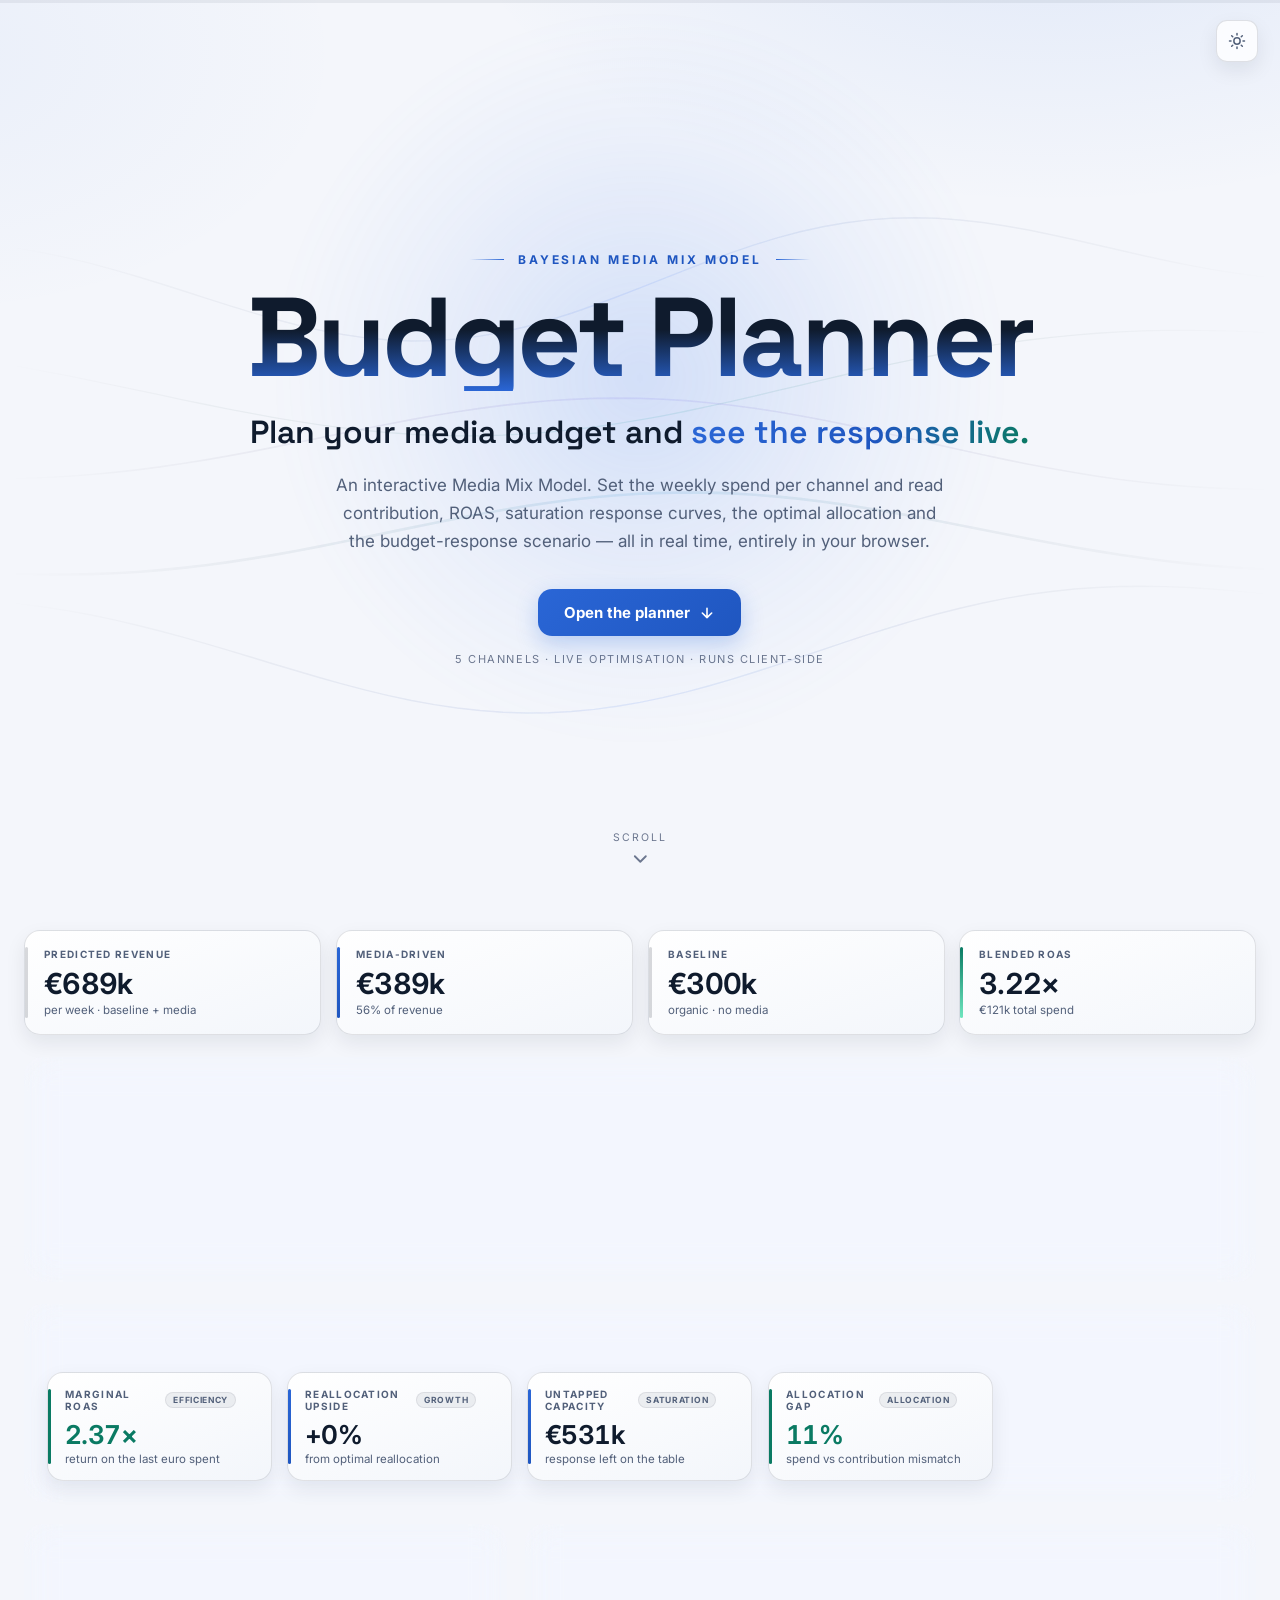
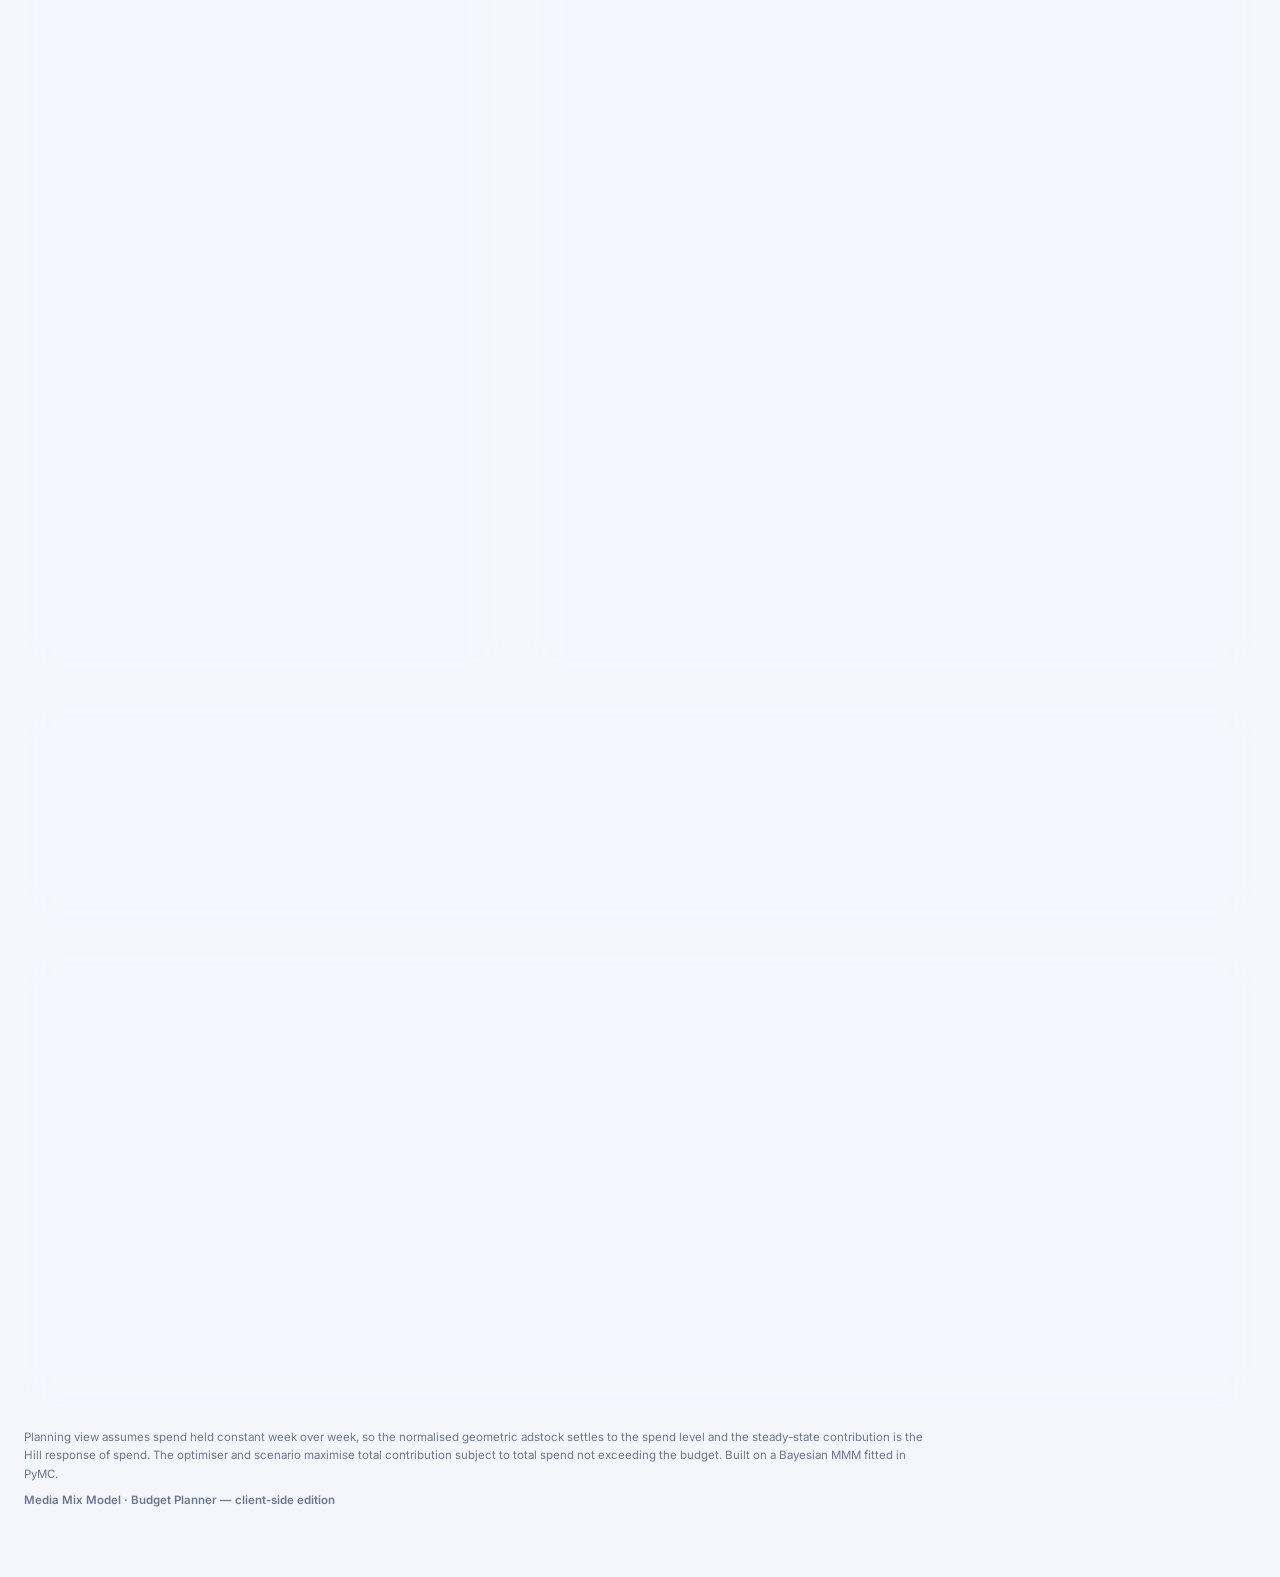
==== commit bfa46b43: "Remove footer link to the deleted editorial edition alt.html was removed from the repo, so the "try " ====
--- a/index.html
+++ b/index.html
@@ -256,7 +256,7 @@
       adstock settles to the spend level and the steady-state contribution is the Hill response of
       spend. The optimiser and scenario maximise total contribution subject to total spend not
       exceeding the budget. Built on a Bayesian MMM fitted in PyMC.</p>
-      <p class="foot-credit">Media Mix Model · Budget Planner — client-side edition · <a href="alt.html" style="color:var(--accent)">try the editorial edition ↗</a></p>
+      <p class="foot-credit">Media Mix Model · Budget Planner — client-side edition</p>
     </footer>
   </main>
 
